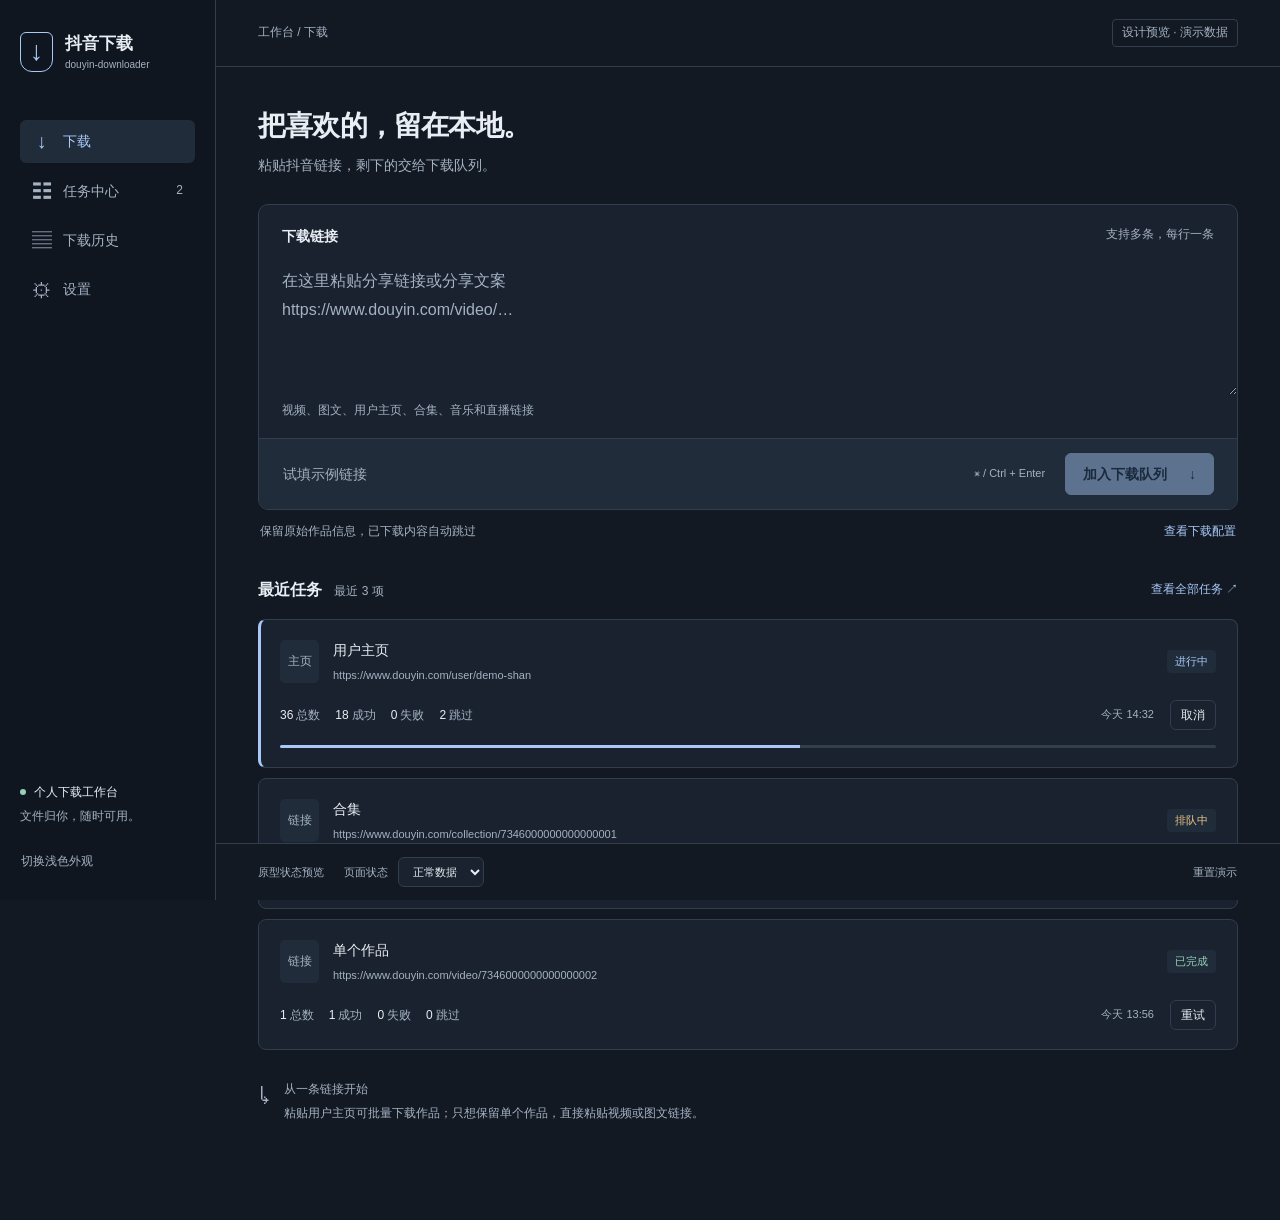
==== docs/design/webui/index.html @ da49d08e "docs: 添加 Web UI 交互设计稿与设计规范" ====
<!doctype html>
<html lang="zh-CN" data-theme="dark">
<head>
  <meta charset="UTF-8">
  <meta name="viewport" content="width=device-width, initial-scale=1">
  <meta name="color-scheme" content="dark light">
  <title>抖音下载 · 设计原型</title>
  <link rel="stylesheet" href="style.css">
  <script src="app.js" defer></script>
</head>
<body>
  <div class="app-shell">
    <aside class="sidebar">
      <a class="brand" href="#download"><span class="brand-mark" aria-hidden="true">↓</span><span>抖音下载<small>douyin-downloader</small></span></a>
      <nav aria-label="主导航">
        <a href="#download" data-page="download"><span aria-hidden="true">↓</span>下载</a>
        <a href="#jobs" data-page="jobs"><span aria-hidden="true">☷</span>任务中心<span class="nav-count" id="active-count">2</span></a>
        <a href="#history" data-page="history"><span aria-hidden="true">▤</span>下载历史</a>
        <a href="#settings" data-page="settings"><span aria-hidden="true">⚙</span>设置</a>
      </nav>
      <div class="sidebar-bottom"><div class="local-label"><i class="dot"></i>个人下载工作台</div><p>文件归你，随时可用。</p><button id="theme-toggle" class="quiet">切换浅色外观</button></div>
    </aside>
    <div class="workspace">
      <header class="topbar"><span id="breadcrumb">工作台 / 下载</span><span class="prototype-tag">设计预览 · 演示数据</span></header>
      <main id="main" tabindex="-1">
        <section id="download" class="page">
          <div class="page-heading"><div><h1>把喜欢的，留在本地。</h1><p>粘贴抖音链接，剩下的交给下载队列。</p></div></div>
          <form id="download-form" class="composer">
            <div class="composer-heading"><label for="urls">下载链接</label><span>支持多条，每行一条</span></div>
            <textarea id="urls" rows="4" spellcheck="false" placeholder="在这里粘贴分享链接或分享文案&#10;https://www.douyin.com/video/…" aria-describedby="recognition"></textarea>
            <div id="recognition" class="recognition" aria-live="polite">视频、图文、用户主页、合集、音乐和直播链接</div>
            <div class="composer-footer"><button type="button" class="quiet" id="fill-example">试填示例链接</button><div class="submit-area"><span>⌘ / Ctrl + Enter</span><button class="primary" id="submit-download" disabled>加入下载队列 <span aria-hidden="true">↓</span></button></div></div>
          </form>
          <div class="below-composer"><span>保留原始作品信息，已下载内容自动跳过</span><a href="#settings">查看下载配置</a></div>
          <div class="section-heading"><h2>最近任务 <span id="recent-count"></span></h2><a href="#jobs">查看全部任务 <span aria-hidden="true">↗</span></a></div>
          <div id="recent-jobs"></div>
          <div class="usage-note"><span aria-hidden="true">↳</span><div><strong>从一条链接开始</strong><p>粘贴用户主页可批量下载作品；只想保留单个作品，直接粘贴视频或图文链接。</p></div></div>
        </section>
        <section id="jobs" class="page" hidden>
          <div class="page-heading"><div><h1>任务中心</h1><p>正在下载的、已经完成的，都在这里。</p></div><span class="poll-label" id="poll-label"><i class="dot"></i>演示进度 · 每 2 秒更新</span></div>
          <div class="tabs" id="job-tabs" role="group" aria-label="任务状态筛选"><button data-status="all" class="selected">全部</button><button data-status="active">进行中</button><button data-status="success">已完成</button><button data-status="failed">失败</button><button data-status="cancelled">已取消</button></div>
          <div id="job-list"></div>
          <p class="footnote">此处保留近期任务；已下载作品可在<a href="#history">下载历史</a>中查找。</p>
        </section>
        <section id="history" class="page" hidden>
          <div class="page-heading"><div><h1>下载历史</h1><p>每一次保存，都有迹可循。</p></div><span class="total-label" id="history-total"></span></div>
          <div class="history-layout"><div class="history-main">
            <form class="filters" id="history-filters">
              <div class="search-pair"><select id="search-field" aria-label="搜索字段"><option value="author">作者</option><option value="title">标题</option></select><input id="history-search" aria-label="搜索作者或标题" placeholder="搜索作者…" type="search"></div>
              <select id="history-type" aria-label="作品类型"><option value="all">全部类型</option><option value="video">视频</option><option value="gallery">图文</option></select>
              <button type="button" id="more-filters" aria-expanded="false">更多筛选</button>
              <select id="history-sort" aria-label="排序"><option value="download_time">最近下载</option><option value="create_time">最近发布</option></select>
              <div id="extra-filters" class="extra-filters" hidden><label>发布日期，从<input id="date-from" type="date"></label><label>至<input id="date-to" type="date"></label><label>任务 ID<input id="job-filter" placeholder="输入任务 ID"></label><button type="reset">重置筛选</button></div>
            </form>
            <div class="table-wrap"><table><thead><tr><th scope="col">作品</th><th scope="col">作者 / 类型</th><th scope="col">时间</th><th scope="col">文件</th></tr></thead><tbody id="history-rows"></tbody></table><div id="history-empty" hidden></div></div>
            <div class="pagination"><span id="page-summary"></span><div><label>每页 <select id="page-size"><option value="50">50</option><option value="8">8（演示分页）</option></select></label><button id="previous-page" aria-label="上一页">‹</button><span id="page-number"></span><button id="next-page" aria-label="下一页">›</button></div></div>
          </div><aside class="authors-panel"><h2>常下载的作者</h2><p>近 30 天</p><div id="author-list"></div><p class="footnote">点击作者，查看保存的作品。</p></aside></div>
        </section>
        <section id="settings" class="page" hidden>
          <div class="page-heading"><div><h1>设置</h1><p>确认下载方式，让每次保存更顺手。</p></div></div>
          <div class="settings-content"><div class="notice"><strong>当前为配置展示样稿</strong><p>接口尚未提供配置读取与写入。以下数值为示例，实际设置请修改 config.yml 后重启服务。</p></div>
            <section class="settings-group"><h2>下载偏好</h2><div class="setting-row"><div><h3>下载画质</h3><p>以作品可获取的清晰度为准</p></div><span class="readonly-value">最高可用画质 <small>示例</small></span></div><div class="setting-row"><div><h3>同时下载数</h3><p>控制同时进行的文件下载数量</p></div><span class="readonly-value">3 <small>示例</small></span></div><div class="setting-row"><div><h3>保存位置</h3><p>服务所在机器上的目录</p></div><code>./Downloaded/</code></div></section>
            <section class="settings-group"><div class="section-heading"><h2>Cookie</h2><span id="cookie-status" class="badge cancelled">未检测</span></div><p id="cookie-message">当前接口不返回 Cookie 有效性，不能据此判断是否可用。</p><div class="command-box"><div><strong>重新获取 Cookie</strong><p>在服务所在机器的项目目录运行以下命令，完成后重启服务。</p></div><div class="command-line"><code>python -m tools.cookie_fetcher --config config.yml</code><button id="copy-command">复制命令</button></div></div></section>
            <section class="settings-group"><h2>关于这个工作台</h2><p>本地、自用、开源、免费。</p><p class="footnote">本原型不连接下载服务，所有任务与作品均为虚构示例。浏览器刷新后恢复初始演示数据。</p></section>
          </div>
        </section>
        <div id="global-state" hidden aria-live="polite"></div>
      </main>
      <footer class="preview-controls"><span>原型状态预览</span><label>页面状态<select id="scenario"><option value="normal">正常数据</option><option value="empty">空状态</option><option value="loading">加载中</option><option value="error">请求失败</option><option value="offline">服务离线</option></select></label><label id="cookie-demo-label" hidden>Cookie 示例<select id="cookie-demo"><option value="unknown">未检测</option><option value="valid">有效</option><option value="invalid">失效</option></select></label><button id="reset-demo" class="quiet">重置演示</button></footer>
    </div>
  </div>
  <div id="toast" role="status" aria-live="polite" hidden></div>
  <dialog id="path-dialog" aria-labelledby="path-title"><div class="dialog-heading"><h2 id="path-title">文件位置</h2><button id="close-dialog" aria-label="关闭">×</button></div><p>此路径位于下载服务所在机器。</p><code id="file-path"></code><div class="dialog-actions"><button id="copy-path" class="primary">复制路径</button></div></dialog>
</body>
</html>
---- docs/design/webui/style.css ----
:root {
  color-scheme: dark;
  --bg: #121923;
  --sidebar: #10161f;
  --surface: #19222e;
  --raised: #202c3a;
  --line: #303e4e;
  --text: #e9eef4;
  --muted: #a4b2c3;
  --accent: #a9c8f8;
  --accent-ink: #142843;
  --success: #98cfb8;
  --warning: #edc588;
  --danger: #f2a8a4;
  --focus: #c0d7fc;
  font-family: -apple-system, BlinkMacSystemFont, "PingFang SC", "Microsoft YaHei", sans-serif;
  font-size: 14px;
  line-height: 1.6;
}
:root[data-theme="light"] {
  color-scheme: light;
  --bg: #f6f8fb;
  --sidebar: #ecf0f5;
  --surface: #ffffff;
  --raised: #e9eff7;
  --line: #d1dbe8;
  --text: #1b293b;
  --muted: #53657c;
  --accent: #315c95;
  --accent-ink: #ffffff;
  --success: #256d52;
  --warning: #835817;
  --danger: #a63434;
  --focus: #315c95;
}
* { box-sizing: border-box; }
body { margin: 0; background: var(--bg); color: var(--text); }
button, input, textarea, select { font: inherit; }
button, select, input { min-height: 36px; }
button, select { cursor: pointer; }
button { border: 1px solid var(--line); border-radius: 6px; padding: 6px 13px; background: var(--surface); color: var(--text); white-space: nowrap; }
button:hover:not(:disabled) { background: var(--raised); border-color: var(--muted); }
button:disabled { opacity: .45; cursor: not-allowed; }
a { color: var(--accent); text-decoration: none; }
a:hover { text-decoration: underline; }
button:focus-visible, a:focus-visible, input:focus-visible, select:focus-visible, textarea:focus-visible { outline: 2px solid var(--focus); outline-offset: 4px; }
input, select { color: var(--text); background: var(--surface); border: 1px solid var(--line); border-radius: 6px; padding: 6px 10px; min-width: 0; }
input::placeholder, textarea::placeholder { color: var(--muted); opacity: 1; }
p { margin: 5px 0 0; color: var(--muted); }
h1, h2, h3 { margin: 0; }
h1 { font-size: 28px; line-height: 1.4; font-weight: 600; letter-spacing: -.8px; }
h2 { font-size: 16px; font-weight: 600; }
h3 { font-size: 14px; font-weight: 500; }
code { font-family: ui-monospace, SFMono-Regular, Consolas, monospace; font-size: 12px; }
[hidden] { display: none !important; }
.app-shell { display: grid; grid-template-columns: 216px minmax(0, 1fr); min-height: 100dvh; }
.sidebar { background: var(--sidebar); border-right: 1px solid var(--line); padding: 30px 20px 20px; display: flex; flex-direction: column; position: sticky; top: 0; height: 100dvh; }
.brand { color: var(--text); display: flex; align-items: center; gap: 12px; font-size: 17px; font-weight: 600; white-space: nowrap; }
.brand:hover { text-decoration: none; }
.brand small { display: block; font-size: 10px; font-weight: 400; color: var(--muted); }
.brand-mark { width: 33px; height: 40px; border: 1px solid var(--accent); color: var(--accent); border-radius: 6px 6px 12px 12px; display: grid; place-content: center; font-size: 27px; font-weight: 400; }
nav { margin-top: 47px; display: grid; gap: 7px; }
nav a { padding: 10px 12px; border-radius: 6px; color: var(--muted); display: flex; gap: 12px; align-items: center; }
nav a > span:first-child { width: 19px; font-size: 20px; line-height: 1; text-align: center; }
nav a[aria-current="page"] { background: var(--raised); color: var(--accent); }
nav a:hover { text-decoration: none; background: var(--surface); }
.nav-count { margin-left: auto; font-size: 12px; }
.sidebar-bottom { margin-top: auto; font-size: 12px; }
.sidebar-bottom p { margin-bottom: 18px; }
.local-label { display: flex; align-items: center; gap: 8px; }
.dot { height: 6px; width: 6px; background: var(--success); display: inline-block; border-radius: 50%; flex-shrink: 0; }
.quiet { border-color: transparent; background: transparent; color: var(--muted); padding-left: 0; padding-right: 0; }
.quiet:hover:not(:disabled) { border-color: transparent; background: transparent; color: var(--text); }
.workspace { min-width: 0; display: flex; flex-direction: column; }
.topbar { height: 67px; padding: 0 42px; border-bottom: 1px solid var(--line); display: flex; align-items: center; justify-content: space-between; color: var(--muted); font-size: 12px; }
.prototype-tag { border: 1px solid var(--line); padding: 3px 9px; border-radius: 4px; }
main { width: 100%; max-width: 1420px; margin: 0 auto; padding: 39px 42px 40px; flex: 1; }
.page-heading { display: flex; align-items: center; justify-content: space-between; gap: 20px; margin-bottom: 27px; }
.page-heading p { margin-top: 9px; }
.composer { background: var(--surface); border: 1px solid var(--line); border-radius: 10px; overflow: hidden; }
.composer:focus-within { border-color: var(--accent); }
.composer-heading { display: flex; justify-content: space-between; padding: 20px 23px 0; gap: 12px; }
.composer-heading label { font-weight: 600; }
.composer-heading > span { color: var(--muted); font-size: 12px; }
textarea { display: block; width: 100%; padding: 20px 23px 10px; border: 0; resize: vertical; background: transparent; color: var(--text); font-size: 16px; line-height: 1.8; min-height: 148px; }
textarea:focus-visible { outline-offset: -4px; }
.recognition { min-height: 43px; padding: 6px 23px 12px; color: var(--muted); font-size: 12px; display: flex; gap: 8px; flex-wrap: wrap; }
.recognition .badge { max-width: 100%; overflow-wrap: anywhere; }
.composer-footer { display: flex; justify-content: space-between; align-items: center; padding: 14px 23px; background: var(--raised); border-top: 1px solid var(--line); gap: 12px; }
.submit-area { display: flex; align-items: center; gap: 20px; }
.submit-area > span { font-size: 11px; color: var(--muted); }
.primary { background: var(--accent); color: var(--accent-ink); border-color: var(--accent); font-weight: 600; padding: 9px 17px; }
.primary:hover:not(:disabled) { background: var(--accent); filter: brightness(1.08); }
.primary span { margin-left: 18px; }
.below-composer { margin: 12px 2px 35px; display: flex; justify-content: space-between; font-size: 12px; color: var(--muted); gap: 20px; }
.section-heading { display: flex; align-items: center; justify-content: space-between; margin-bottom: 17px; gap: 16px; }
.section-heading > a { font-size: 12px; }
.section-heading h2 span { margin-left: 8px; color: var(--muted); font-size: 12px; font-weight: 400; }
.job-card { background: var(--surface); border: 1px solid var(--line); border-radius: 8px; padding: 19px 21px; margin-bottom: 10px; }
.job-card.running { border-left: 3px solid var(--accent); padding-left: 19px; }
.job-top { display: flex; align-items: center; gap: 14px; }
.job-symbol { width: 39px; height: 43px; display: grid; place-content: center; background: var(--raised); border-radius: 5px; color: var(--muted); font-size: 12px; flex-shrink: 0; }
.job-title { min-width: 0; flex: 1; }
.job-title h3 { font-size: 14px; font-weight: 500; }
.job-title p { font-size: 11px; overflow: hidden; text-overflow: ellipsis; white-space: nowrap; max-width: 540px; }
.badge { padding: 3px 8px; border-radius: 4px; background: var(--raised); font-size: 11px; white-space: nowrap; }
.badge.running { color: var(--accent); }
.badge.pending { color: var(--warning); }
.badge.success { color: var(--success); }
.badge.failed { color: var(--danger); }
.badge.cancelled { color: var(--muted); }
.job-bottom { display: flex; align-items: center; gap: 16px; margin-top: 16px; }
.counts { display: flex; gap: 15px; font-size: 12px; color: var(--muted); font-variant-numeric: tabular-nums; flex-wrap: wrap; }
.counts b { font-weight: 500; color: var(--text); margin-right: 3px; }
.job-time { margin-left: auto; font-size: 11px; color: var(--muted); }
.job-actions { display: flex; gap: 7px; }
.job-actions button { font-size: 12px; min-height: 30px; padding: 3px 10px; }
.progress { height: 3px; background: var(--line); margin-top: 15px; border-radius: 3px; overflow: hidden; }
.progress span { height: 100%; background: var(--accent); display: block; transition: width .4s ease; }
.error-summary { margin-top: 12px; color: var(--danger); font-size: 12px; }
.usage-note { display: flex; gap: 14px; margin-top: 30px; color: var(--muted); font-size: 12px; }
.usage-note > span { font-size: 24px; }
.usage-note strong { font-weight: 500; }
.poll-label { font-size: 11px; color: var(--muted); display: flex; align-items: center; gap: 7px; }
.tabs { display: flex; border-bottom: 1px solid var(--line); margin-bottom: 22px; gap: 24px; }
.tabs button { border: 0; border-bottom: 2px solid transparent; padding: 9px 0 12px; border-radius: 0; background: transparent; color: var(--muted); }
.tabs button.selected { border-bottom-color: var(--accent); color: var(--accent); }
.footnote { font-size: 12px; margin-top: 19px; }
.footnote a { margin: 0 4px; }
.total-label { color: var(--muted); }
.history-layout { display: grid; grid-template-columns: minmax(0, 1fr) 180px; gap: 25px; }
.history-main { min-width: 0; }
.filters { display: flex; flex-wrap: wrap; gap: 8px; margin-bottom: 20px; }
.search-pair { display: flex; flex: 1; min-width: 185px; }
.search-pair select { border-radius: 6px 0 0 6px; }
.search-pair input { width: 100%; border-left: 0; border-radius: 0 6px 6px 0; }
.extra-filters { display: flex; flex-wrap: wrap; gap: 12px; width: 100%; padding-top: 12px; }
.extra-filters label { display: grid; gap: 4px; font-size: 12px; color: var(--muted); }
.extra-filters button { align-self: end; }
.table-wrap { overflow-x: auto; border: 1px solid var(--line); border-radius: 8px; background: var(--surface); }
table { width: 100%; border-collapse: collapse; text-align: left; }
th { color: var(--muted); background: var(--raised); font-weight: 400; font-size: 11px; padding: 11px 13px; white-space: nowrap; }
td { padding: 13px; border-top: 1px solid var(--line); font-size: 12px; }
td:first-child { min-width: 230px; }
td:nth-child(2), td:nth-child(3) { white-space: nowrap; }
.work-cell { display: flex; align-items: center; gap: 12px; }
.cover-placeholder { width: 42px; height: 55px; background: var(--raised); border: 1px solid var(--line); flex-shrink: 0; display: grid; place-content: center; text-align: center; color: var(--muted); font-size: 9px; border-radius: 4px; }
.work-title { max-width: 225px; line-height: 1.6; }
.work-cell small, td small { display: block; color: var(--muted); font-size: 10px; margin-top: 4px; }
td button { font-size: 11px; }
.authors-panel { border-left: 1px solid var(--line); padding-left: 22px; }
.authors-panel > p { font-size: 11px; }
.author-button { display: flex; width: 100%; align-items: center; gap: 10px; padding: 13px 0; border: 0; background: transparent; text-align: left; font-size: 12px; }
.author-button > span:first-child { width: 28px; height: 28px; border-radius: 50%; background: var(--raised); display: grid; place-content: center; color: var(--muted); }
.author-button small { margin-left: auto; color: var(--muted); }
#author-list { margin-top: 17px; }
.pagination { display: flex; justify-content: space-between; align-items: center; margin-top: 17px; font-size: 11px; color: var(--muted); gap: 12px; }
.pagination > div { display: flex; align-items: center; gap: 10px; }
.pagination select { font-size: 11px; }
.settings-content { max-width: 850px; }
.notice { padding: 15px 19px; background: var(--raised); border-left: 3px solid var(--accent); border-radius: 0 6px 6px 0; font-size: 12px; }
.notice strong { color: var(--accent); font-weight: 500; }
.settings-group { padding: 26px 0; border-bottom: 1px solid var(--line); }
.setting-row { display: flex; justify-content: space-between; align-items: center; gap: 20px; padding: 21px 0; }
.setting-row:last-child { padding-bottom: 0; }
.setting-row p { font-size: 12px; }
.readonly-value small { margin-left: 8px; font-size: 10px; color: var(--muted); }
.command-box { margin-top: 20px; padding: 17px 20px; background: var(--surface); border: 1px solid var(--line); border-radius: 8px; font-size: 12px; }
.command-line { display: flex; justify-content: space-between; align-items: center; gap: 15px; margin-top: 14px; }
.command-line code { overflow-wrap: anywhere; }
.preview-controls { display: flex; align-items: center; gap: 20px; flex-wrap: wrap; padding: 10px 42px; color: var(--muted); border-top: 1px solid var(--line); font-size: 11px; }
.preview-controls select { margin-left: 10px; font-size: 11px; min-height: 30px; }
.preview-controls .quiet { margin-left: auto; font-size: 11px; }
.empty-state { border: 1px dashed var(--line); padding: 45px 24px; text-align: center; border-radius: 8px; }
.empty-state h2 { margin-bottom: 7px; }
.empty-state button, .empty-state a { display: inline-block; margin-top: 18px; }
#global-state { padding-top: 5px; }
.loader { height: 3px; width: 130px; margin: 25px auto; background: var(--line); overflow: hidden; }
.loader:after { content: ""; display: block; height: 3px; width: 40%; background: var(--accent); animation: loading 1.3s infinite ease-in-out; }
@keyframes loading { from { transform: translateX(-100%); } to { transform: translateX(350%); } }
#toast { position: fixed; bottom: 65px; left: calc(50% + 108px); transform: translateX(-50%); background: var(--text); color: var(--bg); padding: 12px 22px; border-radius: 8px; box-shadow: 0 8px 30px #0003; z-index: 4; max-width: calc(100% - 40px); }
dialog { background: var(--surface); color: var(--text); border: 1px solid var(--line); border-radius: 12px; padding: 24px; width: min(560px, calc(100% - 32px)); }
dialog::backdrop { background: #080e18aa; }
.dialog-heading { display: flex; align-items: center; justify-content: space-between; }
.dialog-actions { display: flex; justify-content: end; margin-top: 24px; }
#file-path { display: block; overflow-wrap: anywhere; background: var(--raised); padding: 17px; border-radius: 6px; margin-top: 20px; }
@media (min-width: 1500px) { main { padding-top: 48px; } }
@media (max-width: 1150px) { .sidebar { padding-left: 16px; padding-right: 16px; } .app-shell { grid-template-columns: 190px minmax(0, 1fr); } main { padding: 30px 26px; } .topbar, .preview-controls { padding-left: 26px; padding-right: 26px; } .history-layout { grid-template-columns: 1fr; } .authors-panel { border-left: 0; padding-left: 0; border-top: 1px solid var(--line); padding-top: 20px; } #author-list { display: flex; flex-wrap: wrap; gap: 25px; } .author-button { width: 150px; } .job-time { display: none; } .job-actions { margin-left: auto; } }
@media (max-width: 720px) { .app-shell { display: block; } .sidebar { position: static; height: auto; padding: 16px; border-right: 0; border-bottom: 1px solid var(--line); } .brand { font-size: 15px; } .brand-mark { height: 32px; width: 30px; } .brand small { display: none; } nav { display: flex; margin-top: 16px; gap: 4px; } nav a { padding: 7px 9px; gap: 6px; font-size: 12px; } nav a > span:first-child { display: none; } .sidebar-bottom { display: none; } .topbar { padding: 0 18px; height: 48px; } main { padding: 25px 18px; } h1 { font-size: 24px; } .page-heading { align-items: start; flex-direction: column; gap: 12px; } .composer-heading { padding: 16px 16px 0; } textarea { padding: 17px 16px; font-size: 14px; } .recognition { padding-left: 16px; } .composer-footer { padding: 12px 16px; } .submit-area > span { display: none; } .below-composer { flex-direction: column; gap: 4px; } .job-card { padding: 15px; } .job-card.running { padding-left: 13px; } .job-bottom { flex-wrap: wrap; gap: 12px; } .job-actions { margin-left: 0; } .counts { width: 100%; } .job-top { gap: 10px; } .job-symbol { display: none; } .tabs { gap: 19px; } .preview-controls { padding: 10px 18px; gap: 8px 15px; } .preview-controls > span { width: 100%; } .pagination { flex-wrap: wrap; } .command-line { flex-direction: column; align-items: start; } .setting-row { align-items: start; } .readonly-value { white-space: nowrap; } #toast { left: 50%; } }
@media (prefers-reduced-motion: reduce) { *, *::before, *::after { animation: none !important; transition: none !important; } }

.cover-image { width: 42px; height: 55px; object-fit: cover; flex-shrink: 0; border-radius: 4px; }

.preview-controls { position: sticky; bottom: 0; background: var(--bg); z-index: 2; }
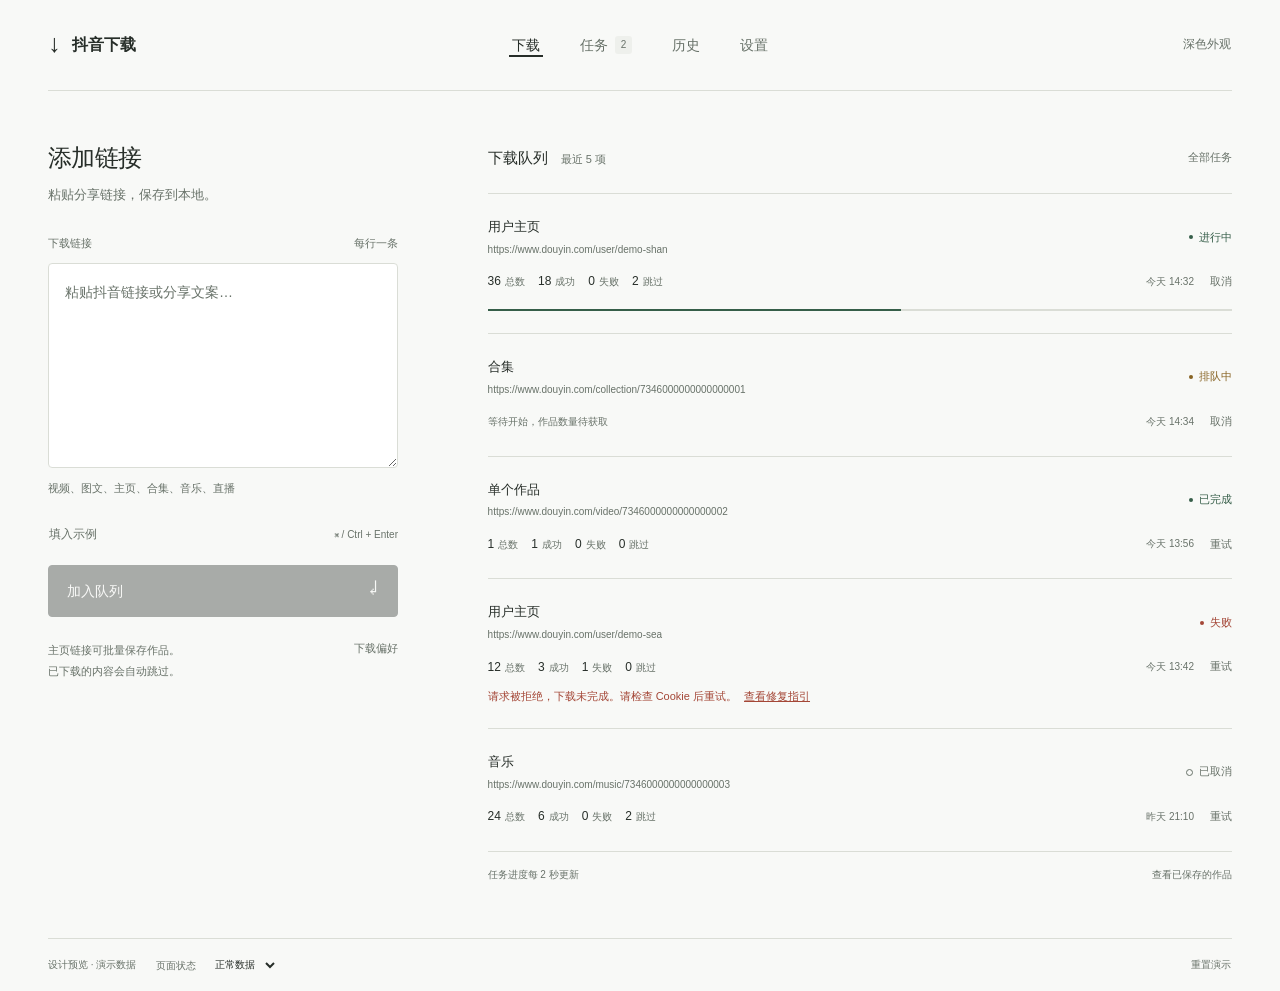
==== commit 096fb763: "docs: 将 Web UI 设计改为无侧栏工作台" ====
--- a/docs/design/webui/index.html
+++ b/docs/design/webui/index.html
@@ -1,49 +1,56 @@
 <!doctype html>
-<html lang="zh-CN" data-theme="dark">
+<html lang="zh-CN" data-theme="light">
 <head>
   <meta charset="UTF-8">
   <meta name="viewport" content="width=device-width, initial-scale=1">
   <meta name="color-scheme" content="dark light">
   <title>抖音下载 · 设计原型</title>
-  <link rel="stylesheet" href="style.css">
-  <script src="app.js" defer></script>
+  <link rel="stylesheet" href="style.css?v=2">
+  <script src="app.js?v=2" defer></script>
 </head>
 <body>
   <div class="app-shell">
-    <aside class="sidebar">
-      <a class="brand" href="#download"><span class="brand-mark" aria-hidden="true">↓</span><span>抖音下载<small>douyin-downloader</small></span></a>
+    <header class="app-header">
+      <a class="brand" href="#download"><span aria-hidden="true">↓</span>抖音下载</a>
       <nav aria-label="主导航">
-        <a href="#download" data-page="download"><span aria-hidden="true">↓</span>下载</a>
-        <a href="#jobs" data-page="jobs"><span aria-hidden="true">☷</span>任务中心<span class="nav-count" id="active-count">2</span></a>
-        <a href="#history" data-page="history"><span aria-hidden="true">▤</span>下载历史</a>
-        <a href="#settings" data-page="settings"><span aria-hidden="true">⚙</span>设置</a>
+        <a href="#download" data-page="download">下载</a>
+        <a href="#jobs" data-page="jobs">任务<span class="nav-count" id="active-count">2</span></a>
+        <a href="#history" data-page="history">历史</a>
+        <a href="#settings" data-page="settings">设置</a>
       </nav>
-      <div class="sidebar-bottom"><div class="local-label"><i class="dot"></i>个人下载工作台</div><p>文件归你，随时可用。</p><button id="theme-toggle" class="quiet">切换浅色外观</button></div>
-    </aside>
+      <button id="theme-toggle" class="quiet">深色外观</button>
+    </header>
     <div class="workspace">
-      <header class="topbar"><span id="breadcrumb">工作台 / 下载</span><span class="prototype-tag">设计预览 · 演示数据</span></header>
+      <span id="breadcrumb" hidden>下载</span>
       <main id="main" tabindex="-1">
         <section id="download" class="page">
-          <div class="page-heading"><div><h1>把喜欢的，留在本地。</h1><p>粘贴抖音链接，剩下的交给下载队列。</p></div></div>
-          <form id="download-form" class="composer">
-            <div class="composer-heading"><label for="urls">下载链接</label><span>支持多条，每行一条</span></div>
-            <textarea id="urls" rows="4" spellcheck="false" placeholder="在这里粘贴分享链接或分享文案&#10;https://www.douyin.com/video/…" aria-describedby="recognition"></textarea>
-            <div id="recognition" class="recognition" aria-live="polite">视频、图文、用户主页、合集、音乐和直播链接</div>
-            <div class="composer-footer"><button type="button" class="quiet" id="fill-example">试填示例链接</button><div class="submit-area"><span>⌘ / Ctrl + Enter</span><button class="primary" id="submit-download" disabled>加入下载队列 <span aria-hidden="true">↓</span></button></div></div>
-          </form>
-          <div class="below-composer"><span>保留原始作品信息，已下载内容自动跳过</span><a href="#settings">查看下载配置</a></div>
-          <div class="section-heading"><h2>最近任务 <span id="recent-count"></span></h2><a href="#jobs">查看全部任务 <span aria-hidden="true">↗</span></a></div>
-          <div id="recent-jobs"></div>
-          <div class="usage-note"><span aria-hidden="true">↳</span><div><strong>从一条链接开始</strong><p>粘贴用户主页可批量下载作品；只想保留单个作品，直接粘贴视频或图文链接。</p></div></div>
+          <div class="download-workspace">
+            <div class="input-column">
+              <div class="page-heading"><div><h1>添加链接</h1><p>粘贴分享链接，保存到本地。</p></div></div>
+              <form id="download-form" class="composer">
+                <div class="composer-heading"><label for="urls">下载链接</label><span>每行一条</span></div>
+                <textarea id="urls" rows="6" spellcheck="false" placeholder="粘贴抖音链接或分享文案…" aria-describedby="recognition"></textarea>
+                <div id="recognition" class="recognition" aria-live="polite">视频、图文、主页、合集、音乐、直播</div>
+                <div class="composer-footer"><button type="button" class="quiet" id="fill-example">填入示例</button><span class="keyboard-hint">⌘ / Ctrl + Enter</span></div>
+                <button class="primary" id="submit-download" disabled>加入队列 <span aria-hidden="true">↵</span></button>
+              </form>
+              <div class="usage-note"><p>主页链接可批量保存作品。<br>已下载的内容会自动跳过。</p><a href="#settings">下载偏好</a></div>
+            </div>
+            <div class="queue-column">
+              <div class="section-heading"><h2>下载队列 <span id="recent-count"></span></h2><a href="#jobs">全部任务</a></div>
+              <div id="recent-jobs"></div>
+              <div class="queue-footnote"><span>任务进度每 2 秒更新</span><a href="#history">查看已保存的作品</a></div>
+            </div>
+          </div>
         </section>
         <section id="jobs" class="page" hidden>
-          <div class="page-heading"><div><h1>任务中心</h1><p>正在下载的、已经完成的，都在这里。</p></div><span class="poll-label" id="poll-label"><i class="dot"></i>演示进度 · 每 2 秒更新</span></div>
+          <div class="page-heading"><div><h1>任务中心</h1><p>管理近期下载任务。</p></div><span class="poll-label" id="poll-label"><i class="dot"></i>演示进度 · 每 2 秒更新</span></div>
           <div class="tabs" id="job-tabs" role="group" aria-label="任务状态筛选"><button data-status="all" class="selected">全部</button><button data-status="active">进行中</button><button data-status="success">已完成</button><button data-status="failed">失败</button><button data-status="cancelled">已取消</button></div>
           <div id="job-list"></div>
           <p class="footnote">此处保留近期任务；已下载作品可在<a href="#history">下载历史</a>中查找。</p>
         </section>
         <section id="history" class="page" hidden>
-          <div class="page-heading"><div><h1>下载历史</h1><p>每一次保存，都有迹可循。</p></div><span class="total-label" id="history-total"></span></div>
+          <div class="page-heading"><div><h1>下载历史</h1><p>查找已保存的作品与文件。</p></div><span class="total-label" id="history-total"></span></div>
           <div class="history-layout"><div class="history-main">
             <form class="filters" id="history-filters">
               <div class="search-pair"><select id="search-field" aria-label="搜索字段"><option value="author">作者</option><option value="title">标题</option></select><input id="history-search" aria-label="搜索作者或标题" placeholder="搜索作者…" type="search"></div>
@@ -57,7 +64,7 @@
           </div><aside class="authors-panel"><h2>常下载的作者</h2><p>近 30 天</p><div id="author-list"></div><p class="footnote">点击作者，查看保存的作品。</p></aside></div>
         </section>
         <section id="settings" class="page" hidden>
-          <div class="page-heading"><div><h1>设置</h1><p>确认下载方式，让每次保存更顺手。</p></div></div>
+          <div class="page-heading"><div><h1>设置</h1><p>下载偏好与 Cookie 指引。</p></div></div>
           <div class="settings-content"><div class="notice"><strong>当前为配置展示样稿</strong><p>接口尚未提供配置读取与写入。以下数值为示例，实际设置请修改 config.yml 后重启服务。</p></div>
             <section class="settings-group"><h2>下载偏好</h2><div class="setting-row"><div><h3>下载画质</h3><p>以作品可获取的清晰度为准</p></div><span class="readonly-value">最高可用画质 <small>示例</small></span></div><div class="setting-row"><div><h3>同时下载数</h3><p>控制同时进行的文件下载数量</p></div><span class="readonly-value">3 <small>示例</small></span></div><div class="setting-row"><div><h3>保存位置</h3><p>服务所在机器上的目录</p></div><code>./Downloaded/</code></div></section>
             <section class="settings-group"><div class="section-heading"><h2>Cookie</h2><span id="cookie-status" class="badge cancelled">未检测</span></div><p id="cookie-message">当前接口不返回 Cookie 有效性，不能据此判断是否可用。</p><div class="command-box"><div><strong>重新获取 Cookie</strong><p>在服务所在机器的项目目录运行以下命令，完成后重启服务。</p></div><div class="command-line"><code>python -m tools.cookie_fetcher --config config.yml</code><button id="copy-command">复制命令</button></div></div></section>
@@ -66,7 +73,7 @@
         </section>
         <div id="global-state" hidden aria-live="polite"></div>
       </main>
-      <footer class="preview-controls"><span>原型状态预览</span><label>页面状态<select id="scenario"><option value="normal">正常数据</option><option value="empty">空状态</option><option value="loading">加载中</option><option value="error">请求失败</option><option value="offline">服务离线</option></select></label><label id="cookie-demo-label" hidden>Cookie 示例<select id="cookie-demo"><option value="unknown">未检测</option><option value="valid">有效</option><option value="invalid">失效</option></select></label><button id="reset-demo" class="quiet">重置演示</button></footer>
+      <footer class="preview-controls"><span>设计预览 · 演示数据</span><label>页面状态<select id="scenario"><option value="normal">正常数据</option><option value="empty">空状态</option><option value="loading">加载中</option><option value="error">请求失败</option><option value="offline">服务离线</option></select></label><label id="cookie-demo-label" hidden>Cookie 示例<select id="cookie-demo"><option value="unknown">未检测</option><option value="valid">有效</option><option value="invalid">失效</option></select></label><button id="reset-demo" class="quiet">重置演示</button></footer>
     </div>
   </div>
   <div id="toast" role="status" aria-live="polite" hidden></div>
--- a/docs/design/webui/style.css
+++ b/docs/design/webui/style.css
@@ -1,194 +1,241 @@
 :root {
-  color-scheme: dark;
-  --bg: #121923;
-  --sidebar: #10161f;
-  --surface: #19222e;
-  --raised: #202c3a;
-  --line: #303e4e;
-  --text: #e9eef4;
-  --muted: #a4b2c3;
-  --accent: #a9c8f8;
-  --accent-ink: #142843;
-  --success: #98cfb8;
-  --warning: #edc588;
-  --danger: #f2a8a4;
-  --focus: #c0d7fc;
+  color-scheme: light;
+  --bg: #f8f9f7;
+  --surface: #ffffff;
+  --raised: #eef0ec;
+  --line: #daddd6;
+  --text: #272e29;
+  --muted: #687269;
+  --accent: #365e49;
+  --accent-ink: #ffffff;
+  --success: #365e49;
+  --warning: #876323;
+  --danger: #a44737;
+  --focus: #597660;
   font-family: -apple-system, BlinkMacSystemFont, "PingFang SC", "Microsoft YaHei", sans-serif;
   font-size: 14px;
   line-height: 1.6;
 }
-:root[data-theme="light"] {
-  color-scheme: light;
-  --bg: #f6f8fb;
-  --sidebar: #ecf0f5;
-  --surface: #ffffff;
-  --raised: #e9eff7;
-  --line: #d1dbe8;
-  --text: #1b293b;
-  --muted: #53657c;
-  --accent: #315c95;
-  --accent-ink: #ffffff;
-  --success: #256d52;
-  --warning: #835817;
-  --danger: #a63434;
-  --focus: #315c95;
+:root[data-theme="dark"] {
+  color-scheme: dark;
+  --bg: #1b201d;
+  --surface: #222824;
+  --raised: #2b342e;
+  --line: #3c463e;
+  --text: #e3e9e2;
+  --muted: #a0ada1;
+  --accent: #a9c6a8;
+  --accent-ink: #1b2f20;
+  --success: #a9c6a8;
+  --warning: #d8bd80;
+  --danger: #e6a391;
+  --focus: #a9c6a8;
 }
 * { box-sizing: border-box; }
 body { margin: 0; background: var(--bg); color: var(--text); }
 button, input, textarea, select { font: inherit; }
-button, select, input { min-height: 36px; }
+button, select, input { min-height: 34px; }
 button, select { cursor: pointer; }
-button { border: 1px solid var(--line); border-radius: 6px; padding: 6px 13px; background: var(--surface); color: var(--text); white-space: nowrap; }
+button { border: 1px solid var(--line); border-radius: 4px; padding: 5px 12px; background: transparent; color: var(--text); white-space: nowrap; }
 button:hover:not(:disabled) { background: var(--raised); border-color: var(--muted); }
-button:disabled { opacity: .45; cursor: not-allowed; }
+button:disabled { opacity: .38; cursor: not-allowed; }
 a { color: var(--accent); text-decoration: none; }
 a:hover { text-decoration: underline; }
-button:focus-visible, a:focus-visible, input:focus-visible, select:focus-visible, textarea:focus-visible { outline: 2px solid var(--focus); outline-offset: 4px; }
-input, select { color: var(--text); background: var(--surface); border: 1px solid var(--line); border-radius: 6px; padding: 6px 10px; min-width: 0; }
+button:focus-visible, a:focus-visible, input:focus-visible, select:focus-visible, textarea:focus-visible { outline: 2px solid var(--focus); outline-offset: 3px; }
+input, select { color: var(--text); background: transparent; border: 1px solid var(--line); border-radius: 4px; padding: 6px 10px; min-width: 0; }
 input::placeholder, textarea::placeholder { color: var(--muted); opacity: 1; }
 p { margin: 5px 0 0; color: var(--muted); }
 h1, h2, h3 { margin: 0; }
-h1 { font-size: 28px; line-height: 1.4; font-weight: 600; letter-spacing: -.8px; }
-h2 { font-size: 16px; font-weight: 600; }
+h1 { font-size: 24px; line-height: 1.4; font-weight: 550; letter-spacing: -.6px; }
+h2 { font-size: 15px; font-weight: 550; }
 h3 { font-size: 14px; font-weight: 500; }
 code { font-family: ui-monospace, SFMono-Regular, Consolas, monospace; font-size: 12px; }
 [hidden] { display: none !important; }
-.app-shell { display: grid; grid-template-columns: 216px minmax(0, 1fr); min-height: 100dvh; }
-.sidebar { background: var(--sidebar); border-right: 1px solid var(--line); padding: 30px 20px 20px; display: flex; flex-direction: column; position: sticky; top: 0; height: 100dvh; }
-.brand { color: var(--text); display: flex; align-items: center; gap: 12px; font-size: 17px; font-weight: 600; white-space: nowrap; }
+.app-shell { min-height: 100dvh; display: flex; flex-direction: column; }
+.app-header { display: grid; grid-template-columns: 1fr auto 1fr; align-items: center; gap: 35px; width: calc(100% - 96px); max-width: 1320px; margin: 0 auto; min-height: 91px; border-bottom: 1px solid var(--line); }
+.brand { color: var(--text); display: flex; align-items: center; gap: 11px; font-size: 16px; font-weight: 600; width: fit-content; }
 .brand:hover { text-decoration: none; }
-.brand small { display: block; font-size: 10px; font-weight: 400; color: var(--muted); }
-.brand-mark { width: 33px; height: 40px; border: 1px solid var(--accent); color: var(--accent); border-radius: 6px 6px 12px 12px; display: grid; place-content: center; font-size: 27px; font-weight: 400; }
-nav { margin-top: 47px; display: grid; gap: 7px; }
-nav a { padding: 10px 12px; border-radius: 6px; color: var(--muted); display: flex; gap: 12px; align-items: center; }
-nav a > span:first-child { width: 19px; font-size: 20px; line-height: 1; text-align: center; }
-nav a[aria-current="page"] { background: var(--raised); color: var(--accent); }
-nav a:hover { text-decoration: none; background: var(--surface); }
-.nav-count { margin-left: auto; font-size: 12px; }
-.sidebar-bottom { margin-top: auto; font-size: 12px; }
-.sidebar-bottom p { margin-bottom: 18px; }
-.local-label { display: flex; align-items: center; gap: 8px; }
-.dot { height: 6px; width: 6px; background: var(--success); display: inline-block; border-radius: 50%; flex-shrink: 0; }
+.brand > span { display: inline-block; font-size: 25px; font-weight: 400; transform: translateY(-2px); }
+nav { display: flex; align-items: center; align-self: stretch; gap: 34px; }
+nav a { color: var(--muted); display: flex; align-items: center; gap: 7px; position: relative; padding: 0 3px; }
+nav a[aria-current="page"] { color: var(--text); }
+nav a[aria-current="page"]::after { content: ""; height: 2px; background: var(--text); position: absolute; bottom: -1px; left: 0; right: 0; }
+nav a:hover { text-decoration: none; color: var(--text); }
+.nav-count { font-size: 10px; line-height: 18px; min-width: 17px; text-align: center; background: var(--raised); border-radius: 3px; }
+.nav-count:empty { display: none; }
+#theme-toggle { justify-self: end; font-size: 12px; }
 .quiet { border-color: transparent; background: transparent; color: var(--muted); padding-left: 0; padding-right: 0; }
 .quiet:hover:not(:disabled) { border-color: transparent; background: transparent; color: var(--text); }
-.workspace { min-width: 0; display: flex; flex-direction: column; }
-.topbar { height: 67px; padding: 0 42px; border-bottom: 1px solid var(--line); display: flex; align-items: center; justify-content: space-between; color: var(--muted); font-size: 12px; }
-.prototype-tag { border: 1px solid var(--line); padding: 3px 9px; border-radius: 4px; }
-main { width: 100%; max-width: 1420px; margin: 0 auto; padding: 39px 42px 40px; flex: 1; }
-.page-heading { display: flex; align-items: center; justify-content: space-between; gap: 20px; margin-bottom: 27px; }
-.page-heading p { margin-top: 9px; }
-.composer { background: var(--surface); border: 1px solid var(--line); border-radius: 10px; overflow: hidden; }
-.composer:focus-within { border-color: var(--accent); }
-.composer-heading { display: flex; justify-content: space-between; padding: 20px 23px 0; gap: 12px; }
-.composer-heading label { font-weight: 600; }
-.composer-heading > span { color: var(--muted); font-size: 12px; }
-textarea { display: block; width: 100%; padding: 20px 23px 10px; border: 0; resize: vertical; background: transparent; color: var(--text); font-size: 16px; line-height: 1.8; min-height: 148px; }
-textarea:focus-visible { outline-offset: -4px; }
-.recognition { min-height: 43px; padding: 6px 23px 12px; color: var(--muted); font-size: 12px; display: flex; gap: 8px; flex-wrap: wrap; }
+.workspace { min-width: 0; display: flex; flex-direction: column; flex: 1; }
+main { width: calc(100% - 96px); max-width: 1320px; margin: 0 auto; padding: 50px 0 55px; flex: 1; }
+.page-heading { display: flex; align-items: center; justify-content: space-between; gap: 20px; margin-bottom: 31px; }
+.page-heading p { margin-top: 10px; font-size: 13px; }
+.download-workspace { display: grid; grid-template-columns: minmax(280px, 350px) minmax(0, 1fr); gap: clamp(45px, 7vw, 110px); align-items: start; }
+.input-column { position: sticky; top: 30px; }
+.input-column .page-heading { margin-bottom: 30px; }
+.composer { border: 0; }
+.composer-heading { display: flex; justify-content: space-between; padding: 0 0 10px; font-size: 11px; color: var(--muted); }
+.composer-heading label { font-weight: 500; }
+textarea { display: block; width: 100%; padding: 16px; border: 1px solid var(--line); border-radius: 4px; resize: vertical; background: var(--surface); color: var(--text); font-size: 14px; line-height: 1.85; min-height: 205px; }
+textarea:focus { border-color: var(--focus); }
+.recognition { min-height: 47px; padding: 12px 0 0; color: var(--muted); font-size: 11px; display: flex; align-items: start; gap: 6px; flex-wrap: wrap; }
 .recognition .badge { max-width: 100%; overflow-wrap: anywhere; }
-.composer-footer { display: flex; justify-content: space-between; align-items: center; padding: 14px 23px; background: var(--raised); border-top: 1px solid var(--line); gap: 12px; }
-.submit-area { display: flex; align-items: center; gap: 20px; }
-.submit-area > span { font-size: 11px; color: var(--muted); }
-.primary { background: var(--accent); color: var(--accent-ink); border-color: var(--accent); font-weight: 600; padding: 9px 17px; }
-.primary:hover:not(:disabled) { background: var(--accent); filter: brightness(1.08); }
-.primary span { margin-left: 18px; }
-.below-composer { margin: 12px 2px 35px; display: flex; justify-content: space-between; font-size: 12px; color: var(--muted); gap: 20px; }
-.section-heading { display: flex; align-items: center; justify-content: space-between; margin-bottom: 17px; gap: 16px; }
-.section-heading > a { font-size: 12px; }
-.section-heading h2 span { margin-left: 8px; color: var(--muted); font-size: 12px; font-weight: 400; }
-.job-card { background: var(--surface); border: 1px solid var(--line); border-radius: 8px; padding: 19px 21px; margin-bottom: 10px; }
-.job-card.running { border-left: 3px solid var(--accent); padding-left: 19px; }
+.composer-footer { display: flex; justify-content: space-between; align-items: center; padding: 3px 0 13px; gap: 12px; }
+.composer-footer button { font-size: 12px; }
+.keyboard-hint { font-size: 10px; color: var(--muted); }
+.primary { background: var(--text); color: var(--bg); border-color: var(--text); font-weight: 500; padding: 10px 18px; }
+.primary:hover:not(:disabled) { background: var(--text); border-color: var(--text); filter: brightness(1.15); }
+#submit-download { width: 100%; display: flex; justify-content: space-between; align-items: center; min-height: 43px; }
+#submit-download span { font-size: 19px; }
+.usage-note { margin-top: 23px; font-size: 11px; color: var(--muted); display: flex; justify-content: space-between; align-items: start; gap: 12px; }
+.usage-note p { margin: 0; line-height: 1.9; }
+.usage-note a { color: var(--muted); white-space: nowrap; }
+.queue-column { min-width: 0; padding-top: 5px; }
+.section-heading { display: flex; align-items: center; justify-content: space-between; gap: 16px; margin-bottom: 16px; }
+.section-heading > a { color: var(--muted); font-size: 11px; }
+.section-heading h2 span { margin-left: 9px; color: var(--muted); font-size: 11px; font-weight: 400; }
+.queue-column > .section-heading { margin-bottom: 23px; }
+.job-card { position: relative; padding: 23px 0 22px; margin: 0; border: 0; border-top: 1px solid var(--line); background: transparent; }
 .job-top { display: flex; align-items: center; gap: 14px; }
-.job-symbol { width: 39px; height: 43px; display: grid; place-content: center; background: var(--raised); border-radius: 5px; color: var(--muted); font-size: 12px; flex-shrink: 0; }
+.job-symbol { display: none; }
 .job-title { min-width: 0; flex: 1; }
-.job-title h3 { font-size: 14px; font-weight: 500; }
-.job-title p { font-size: 11px; overflow: hidden; text-overflow: ellipsis; white-space: nowrap; max-width: 540px; }
-.badge { padding: 3px 8px; border-radius: 4px; background: var(--raised); font-size: 11px; white-space: nowrap; }
-.badge.running { color: var(--accent); }
+.job-title h3 { font-size: 13px; font-weight: 550; }
+.job-title p { font-size: 10px; margin-top: 4px; overflow: hidden; text-overflow: ellipsis; white-space: nowrap; max-width: 600px; color: var(--muted); }
+.badge { padding: 1px 0; border: 0; font-size: 11px; white-space: nowrap; display: inline-flex; gap: 6px; align-items: center; }
+.badge::before { content: ""; display: inline-block; width: 4px; height: 4px; border-radius: 50%; background: currentColor; }
+.badge.running, .badge.success { color: var(--success); }
 .badge.pending { color: var(--warning); }
-.badge.success { color: var(--success); }
 .badge.failed { color: var(--danger); }
 .badge.cancelled { color: var(--muted); }
-.job-bottom { display: flex; align-items: center; gap: 16px; margin-top: 16px; }
-.counts { display: flex; gap: 15px; font-size: 12px; color: var(--muted); font-variant-numeric: tabular-nums; flex-wrap: wrap; }
-.counts b { font-weight: 500; color: var(--text); margin-right: 3px; }
-.job-time { margin-left: auto; font-size: 11px; color: var(--muted); }
-.job-actions { display: flex; gap: 7px; }
-.job-actions button { font-size: 12px; min-height: 30px; padding: 3px 10px; }
-.progress { height: 3px; background: var(--line); margin-top: 15px; border-radius: 3px; overflow: hidden; }
+.badge.cancelled::before { background: transparent; border: 1px solid currentColor; width: 5px; height: 5px; }
+.recognition .badge { padding: 2px 6px; background: var(--raised); border-radius: 3px; }
+.job-bottom { display: flex; align-items: center; gap: 16px; margin-top: 12px; min-height: 24px; }
+.counts { display: flex; gap: 13px; font-size: 10px; color: var(--muted); font-variant-numeric: tabular-nums; flex-wrap: wrap; }
+.counts b { font-weight: 500; color: var(--text); margin-right: 4px; font-size: 12px; }
+.job-time { margin-left: auto; font-size: 10px; color: var(--muted); }
+.job-actions { display: flex; gap: 12px; }
+.job-actions button { font-size: 11px; min-height: 24px; padding: 0; border: 0; border-radius: 0; color: var(--muted); }
+.job-actions button:hover:not(:disabled) { background: transparent; color: var(--text); text-decoration: underline; }
+.progress { height: 2px; background: var(--line); margin-top: 15px; width: 100%; overflow: hidden; }
 .progress span { height: 100%; background: var(--accent); display: block; transition: width .4s ease; }
-.error-summary { margin-top: 12px; color: var(--danger); font-size: 12px; }
-.usage-note { display: flex; gap: 14px; margin-top: 30px; color: var(--muted); font-size: 12px; }
-.usage-note > span { font-size: 24px; }
-.usage-note strong { font-weight: 500; }
+.error-summary { margin-top: 9px; color: var(--danger); font-size: 11px; }
+.error-summary a { color: var(--danger); text-decoration: underline; margin-left: 4px; }
+.queue-footnote { border-top: 1px solid var(--line); padding-top: 15px; display: flex; justify-content: space-between; gap: 12px; color: var(--muted); font-size: 10px; }
+.queue-footnote a { color: var(--muted); }
 .poll-label { font-size: 11px; color: var(--muted); display: flex; align-items: center; gap: 7px; }
-.tabs { display: flex; border-bottom: 1px solid var(--line); margin-bottom: 22px; gap: 24px; }
-.tabs button { border: 0; border-bottom: 2px solid transparent; padding: 9px 0 12px; border-radius: 0; background: transparent; color: var(--muted); }
-.tabs button.selected { border-bottom-color: var(--accent); color: var(--accent); }
-.footnote { font-size: 12px; margin-top: 19px; }
+.dot { height: 5px; width: 5px; background: var(--success); display: inline-block; border-radius: 50%; flex-shrink: 0; }
+.tabs { display: flex; margin-bottom: 8px; gap: 25px; }
+.tabs button { border: 0; padding: 8px 0 14px; border-radius: 0; background: transparent; color: var(--muted); font-size: 12px; }
+.tabs button.selected { color: var(--text); font-weight: 600; }
+.tabs button.selected::after { content: ""; display: inline-block; width: 4px; height: 4px; border-radius: 50%; background: var(--text); margin-left: 6px; vertical-align: middle; }
+.footnote { font-size: 11px; margin-top: 16px; }
 .footnote a { margin: 0 4px; }
-.total-label { color: var(--muted); }
-.history-layout { display: grid; grid-template-columns: minmax(0, 1fr) 180px; gap: 25px; }
+.job-card .footnote { font-size: 10px; margin-top: 9px; }
+.job-card .footnote button { font-size: 10px; margin-left: 10px; min-height: 20px; }
+#job-list .job-top { max-width: 100%; }
+#job-list .job-bottom { margin-top: 10px; }
+#job-list .progress { max-width: 500px; }
+#job-list .job-card { padding-top: 18px; padding-bottom: 18px; }
+.total-label { color: var(--muted); font-size: 12px; }
+.history-layout { display: flex; flex-direction: column; }
 .history-main { min-width: 0; }
-.filters { display: flex; flex-wrap: wrap; gap: 8px; margin-bottom: 20px; }
-.search-pair { display: flex; flex: 1; min-width: 185px; }
-.search-pair select { border-radius: 6px 0 0 6px; }
-.search-pair input { width: 100%; border-left: 0; border-radius: 0 6px 6px 0; }
+.filters { display: flex; flex-wrap: wrap; gap: 9px; margin-bottom: 22px; }
+.filters input, .filters select, .filters button { font-size: 12px; }
+.search-pair { display: flex; min-width: 220px; width: 320px; margin-right: auto; }
+.search-pair select { border-radius: 4px 0 0 4px; }
+.search-pair input { width: 100%; border-left: 0; border-radius: 0 4px 4px 0; }
 .extra-filters { display: flex; flex-wrap: wrap; gap: 12px; width: 100%; padding-top: 12px; }
-.extra-filters label { display: grid; gap: 4px; font-size: 12px; color: var(--muted); }
+.extra-filters label { display: grid; gap: 4px; font-size: 11px; color: var(--muted); }
 .extra-filters button { align-self: end; }
-.table-wrap { overflow-x: auto; border: 1px solid var(--line); border-radius: 8px; background: var(--surface); }
+.table-wrap { overflow-x: auto; border-top: 1px solid var(--line); }
 table { width: 100%; border-collapse: collapse; text-align: left; }
-th { color: var(--muted); background: var(--raised); font-weight: 400; font-size: 11px; padding: 11px 13px; white-space: nowrap; }
-td { padding: 13px; border-top: 1px solid var(--line); font-size: 12px; }
-td:first-child { min-width: 230px; }
+th { color: var(--muted); font-weight: 400; font-size: 11px; padding: 12px 16px; white-space: nowrap; }
+th:first-child, td:first-child { padding-left: 0; }
+th:last-child, td:last-child { padding-right: 0; text-align: right; }
+td { padding: 14px 16px; border-top: 1px solid var(--line); font-size: 12px; }
+td:first-child { min-width: 265px; width: 47%; }
 td:nth-child(2), td:nth-child(3) { white-space: nowrap; }
-.work-cell { display: flex; align-items: center; gap: 12px; }
-.cover-placeholder { width: 42px; height: 55px; background: var(--raised); border: 1px solid var(--line); flex-shrink: 0; display: grid; place-content: center; text-align: center; color: var(--muted); font-size: 9px; border-radius: 4px; }
-.work-title { max-width: 225px; line-height: 1.6; }
+.work-cell { display: flex; align-items: center; gap: 14px; }
+.cover-placeholder { width: 42px; height: 55px; background: var(--raised); flex-shrink: 0; display: grid; place-content: center; text-align: center; color: var(--muted); font-size: 9px; border-radius: 2px; }
+.cover-image { width: 42px; height: 55px; object-fit: cover; flex-shrink: 0; border-radius: 2px; filter: saturate(.6); }
+.work-title { max-width: 390px; line-height: 1.6; }
 .work-cell small, td small { display: block; color: var(--muted); font-size: 10px; margin-top: 4px; }
-td button { font-size: 11px; }
-.authors-panel { border-left: 1px solid var(--line); padding-left: 22px; }
-.authors-panel > p { font-size: 11px; }
-.author-button { display: flex; width: 100%; align-items: center; gap: 10px; padding: 13px 0; border: 0; background: transparent; text-align: left; font-size: 12px; }
-.author-button > span:first-child { width: 28px; height: 28px; border-radius: 50%; background: var(--raised); display: grid; place-content: center; color: var(--muted); }
-.author-button small { margin-left: auto; color: var(--muted); }
-#author-list { margin-top: 17px; }
-.pagination { display: flex; justify-content: space-between; align-items: center; margin-top: 17px; font-size: 11px; color: var(--muted); gap: 12px; }
-.pagination > div { display: flex; align-items: center; gap: 10px; }
+td button { font-size: 11px; border: 0; padding-right: 0; color: var(--muted); }
+.authors-panel { border-top: 1px solid var(--line); margin-top: 32px; padding-top: 17px; display: flex; flex-wrap: wrap; align-items: center; gap: 10px 18px; }
+.authors-panel h2 { font-size: 12px; }
+.authors-panel > p { font-size: 10px; margin: 0; }
+.authors-panel > .footnote { width: 100%; }
+#author-list { display: flex; flex-wrap: wrap; gap: 12px 25px; }
+.author-button { display: flex; align-items: center; gap: 7px; padding: 0; border: 0; text-align: left; font-size: 11px; min-height: 25px; }
+.author-button > span:first-child { display: none; }
+.author-button small { color: var(--muted); }
+.pagination { display: flex; justify-content: space-between; align-items: center; border-top: 1px solid var(--line); padding-top: 17px; font-size: 11px; color: var(--muted); gap: 12px; }
+.pagination > div { display: flex; align-items: center; gap: 12px; }
 .pagination select { font-size: 11px; }
 .settings-content { max-width: 850px; }
-.notice { padding: 15px 19px; background: var(--raised); border-left: 3px solid var(--accent); border-radius: 0 6px 6px 0; font-size: 12px; }
-.notice strong { color: var(--accent); font-weight: 500; }
+.notice { padding: 15px 0; border-top: 1px solid var(--line); border-bottom: 1px solid var(--line); font-size: 12px; }
+.notice strong { font-weight: 500; color: var(--text); }
 .settings-group { padding: 26px 0; border-bottom: 1px solid var(--line); }
 .setting-row { display: flex; justify-content: space-between; align-items: center; gap: 20px; padding: 21px 0; }
 .setting-row:last-child { padding-bottom: 0; }
 .setting-row p { font-size: 12px; }
 .readonly-value small { margin-left: 8px; font-size: 10px; color: var(--muted); }
-.command-box { margin-top: 20px; padding: 17px 20px; background: var(--surface); border: 1px solid var(--line); border-radius: 8px; font-size: 12px; }
+.command-box { margin-top: 20px; padding: 17px 20px; background: var(--raised); border-radius: 4px; font-size: 12px; }
 .command-line { display: flex; justify-content: space-between; align-items: center; gap: 15px; margin-top: 14px; }
 .command-line code { overflow-wrap: anywhere; }
-.preview-controls { display: flex; align-items: center; gap: 20px; flex-wrap: wrap; padding: 10px 42px; color: var(--muted); border-top: 1px solid var(--line); font-size: 11px; }
-.preview-controls select { margin-left: 10px; font-size: 11px; min-height: 30px; }
-.preview-controls .quiet { margin-left: auto; font-size: 11px; }
-.empty-state { border: 1px dashed var(--line); padding: 45px 24px; text-align: center; border-radius: 8px; }
+.preview-controls { display: flex; align-items: center; gap: 20px; flex-wrap: wrap; padding: 9px 0; width: calc(100% - 96px); max-width: 1320px; margin: 0 auto; color: var(--muted); border-top: 1px solid var(--line); font-size: 10px; background: var(--bg); }
+.preview-controls select { margin-left: 7px; font-size: 10px; min-height: 26px; padding: 2px 7px; border-color: transparent; }
+.preview-controls .quiet { margin-left: auto; font-size: 10px; }
+.empty-state { border-top: 1px solid var(--line); padding: 55px 24px; text-align: center; }
 .empty-state h2 { margin-bottom: 7px; }
+.empty-state p { font-size: 12px; }
 .empty-state button, .empty-state a { display: inline-block; margin-top: 18px; }
-#global-state { padding-top: 5px; }
-.loader { height: 3px; width: 130px; margin: 25px auto; background: var(--line); overflow: hidden; }
-.loader:after { content: ""; display: block; height: 3px; width: 40%; background: var(--accent); animation: loading 1.3s infinite ease-in-out; }
+.loader { height: 2px; width: 130px; margin: 25px auto; background: var(--line); overflow: hidden; }
+.loader:after { content: ""; display: block; height: 2px; width: 40%; background: var(--accent); animation: loading 1.3s infinite ease-in-out; }
 @keyframes loading { from { transform: translateX(-100%); } to { transform: translateX(350%); } }
-#toast { position: fixed; bottom: 65px; left: calc(50% + 108px); transform: translateX(-50%); background: var(--text); color: var(--bg); padding: 12px 22px; border-radius: 8px; box-shadow: 0 8px 30px #0003; z-index: 4; max-width: calc(100% - 40px); }
-dialog { background: var(--surface); color: var(--text); border: 1px solid var(--line); border-radius: 12px; padding: 24px; width: min(560px, calc(100% - 32px)); }
-dialog::backdrop { background: #080e18aa; }
+#toast { position: fixed; bottom: 60px; left: 50%; transform: translateX(-50%); background: var(--text); color: var(--bg); padding: 12px 22px; border-radius: 4px; z-index: 4; max-width: calc(100% - 40px); font-size: 12px; }
+dialog { background: var(--surface); color: var(--text); border: 1px solid var(--line); border-radius: 6px; padding: 24px; width: min(560px, calc(100% - 32px)); }
+dialog::backdrop { background: #17221a66; }
 .dialog-heading { display: flex; align-items: center; justify-content: space-between; }
 .dialog-actions { display: flex; justify-content: end; margin-top: 24px; }
-#file-path { display: block; overflow-wrap: anywhere; background: var(--raised); padding: 17px; border-radius: 6px; margin-top: 20px; }
-@media (min-width: 1500px) { main { padding-top: 48px; } }
-@media (max-width: 1150px) { .sidebar { padding-left: 16px; padding-right: 16px; } .app-shell { grid-template-columns: 190px minmax(0, 1fr); } main { padding: 30px 26px; } .topbar, .preview-controls { padding-left: 26px; padding-right: 26px; } .history-layout { grid-template-columns: 1fr; } .authors-panel { border-left: 0; padding-left: 0; border-top: 1px solid var(--line); padding-top: 20px; } #author-list { display: flex; flex-wrap: wrap; gap: 25px; } .author-button { width: 150px; } .job-time { display: none; } .job-actions { margin-left: auto; } }
-@media (max-width: 720px) { .app-shell { display: block; } .sidebar { position: static; height: auto; padding: 16px; border-right: 0; border-bottom: 1px solid var(--line); } .brand { font-size: 15px; } .brand-mark { height: 32px; width: 30px; } .brand small { display: none; } nav { display: flex; margin-top: 16px; gap: 4px; } nav a { padding: 7px 9px; gap: 6px; font-size: 12px; } nav a > span:first-child { display: none; } .sidebar-bottom { display: none; } .topbar { padding: 0 18px; height: 48px; } main { padding: 25px 18px; } h1 { font-size: 24px; } .page-heading { align-items: start; flex-direction: column; gap: 12px; } .composer-heading { padding: 16px 16px 0; } textarea { padding: 17px 16px; font-size: 14px; } .recognition { padding-left: 16px; } .composer-footer { padding: 12px 16px; } .submit-area > span { display: none; } .below-composer { flex-direction: column; gap: 4px; } .job-card { padding: 15px; } .job-card.running { padding-left: 13px; } .job-bottom { flex-wrap: wrap; gap: 12px; } .job-actions { margin-left: 0; } .counts { width: 100%; } .job-top { gap: 10px; } .job-symbol { display: none; } .tabs { gap: 19px; } .preview-controls { padding: 10px 18px; gap: 8px 15px; } .preview-controls > span { width: 100%; } .pagination { flex-wrap: wrap; } .command-line { flex-direction: column; align-items: start; } .setting-row { align-items: start; } .readonly-value { white-space: nowrap; } #toast { left: 50%; } }
+#file-path { display: block; overflow-wrap: anywhere; background: var(--raised); padding: 17px; border-radius: 4px; margin-top: 20px; }
+@media (min-width: 1500px) { main { padding-top: 65px; } }
+@media (max-width: 1050px) {
+  .app-header, main, .preview-controls { width: calc(100% - 64px); }
+  .download-workspace { grid-template-columns: minmax(250px, 310px) minmax(0, 1fr); gap: 40px; }
+  .job-time { display: none; }
+  .job-actions { margin-left: auto; }
+  .counts { gap: 9px; }
+  .queue-footnote { flex-direction: column; gap: 5px; }
+}
+@media (max-width: 760px) {
+  .app-header { grid-template-columns: 1fr auto; gap: 8px 20px; padding-top: 19px; min-height: 108px; }
+  .app-header, main, .preview-controls { width: calc(100% - 40px); }
+  .brand { font-size: 14px; }
+  #theme-toggle { grid-column: 2; grid-row: 1; }
+  nav { grid-column: 1 / -1; gap: 30px; min-height: 45px; }
+  nav a { font-size: 12px; }
+  main { padding: 31px 0 38px; }
+  h1 { font-size: 22px; }
+  .download-workspace { display: block; }
+  .input-column { position: static; }
+  .queue-column { padding-top: 45px; }
+  textarea { min-height: 165px; }
+  .page-heading { gap: 12px; }
+  .page-heading p { font-size: 12px; }
+  .poll-label { max-width: 130px; font-size: 10px; }
+  .job-bottom { flex-wrap: wrap; gap: 8px; }
+  .counts { gap: 12px; }
+  .job-actions { gap: 12px; }
+  .tabs { gap: 22px; }
+  .search-pair { width: 100%; }
+  .filters > select { flex: 1; }
+  .preview-controls { gap: 5px 12px; padding: 12px 0; }
+  .preview-controls > span { width: 100%; }
+  .pagination { flex-wrap: wrap; }
+  .command-line { flex-direction: column; align-items: start; }
+  .setting-row { align-items: start; }
+  .readonly-value { white-space: nowrap; }
+  .queue-footnote { flex-direction: row; }
+}
 @media (prefers-reduced-motion: reduce) { *, *::before, *::after { animation: none !important; transition: none !important; } }
-
-.cover-image { width: 42px; height: 55px; object-fit: cover; flex-shrink: 0; border-radius: 4px; }
-
-.preview-controls { position: sticky; bottom: 0; background: var(--bg); z-index: 2; }
